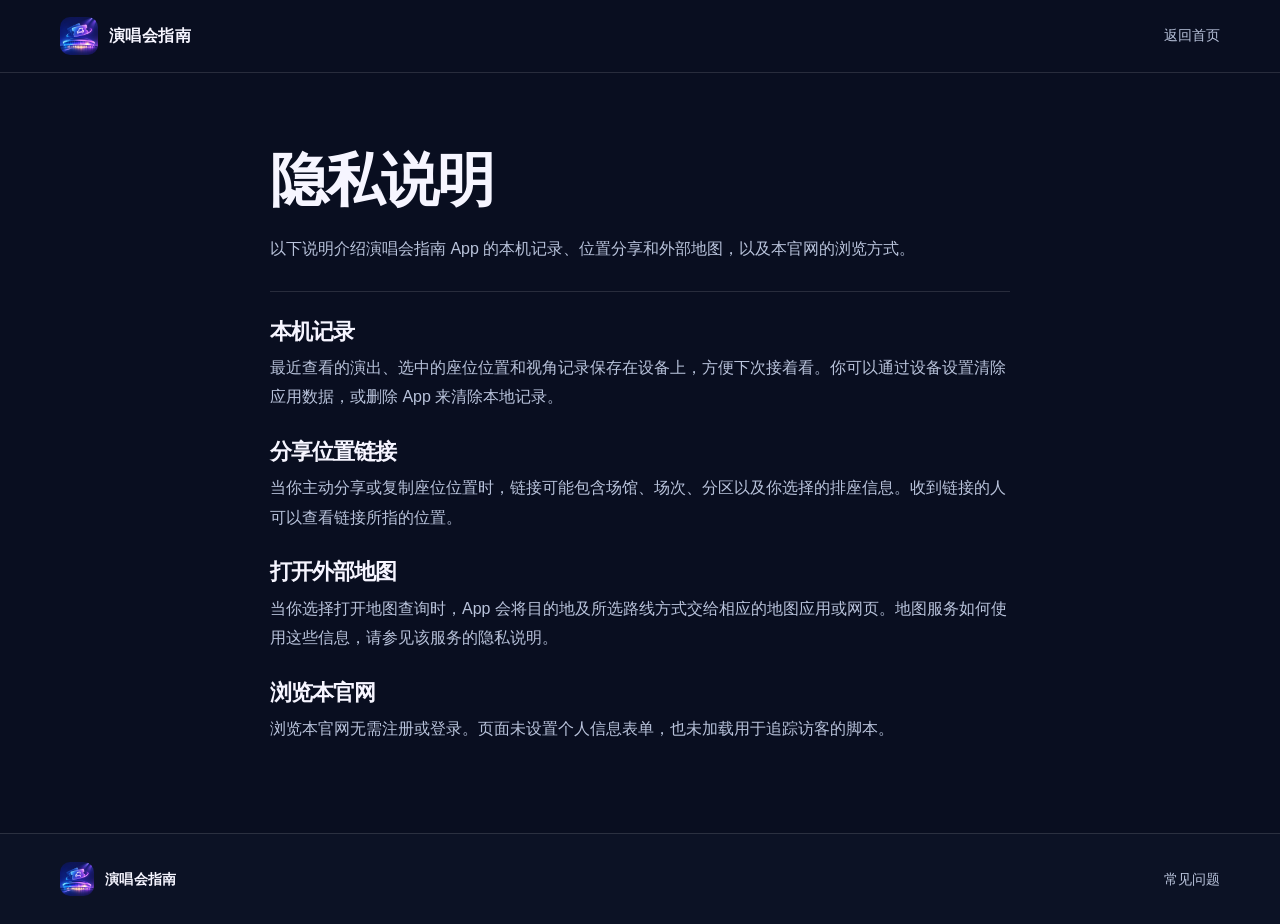
==== privacy.html @ 22f842f8 "1" ====
<!doctype html>
<html lang="zh-CN">
<head>
  <meta charset="utf-8">
  <meta name="viewport" content="width=device-width, initial-scale=1">
  <meta name="theme-color" content="#090e20">
  <meta name="description" content="了解演唱会指南的本机记录、位置分享和地图跳转。">
  <meta property="og:type" content="website">
  <meta property="og:title" content="隐私说明｜演唱会指南">
  <title>隐私说明｜演唱会指南</title>
  <link rel="icon" type="image/png" href="./assets/app-icon.png">
  <link rel="stylesheet" href="./styles.css">
</head>
<body>
  <a class="skip-link" href="#main">跳到正文</a>
  <header class="site-header">
    <div class="wrap header-inner">
      <a class="brand" href="./index.html">
        <img src="./assets/app-icon.png" width="38" height="38" alt="">
        <span>演唱会指南</span>
      </a>
      <nav aria-label="主导航"><a href="./index.html">返回首页</a></nav>
    </div>
  </header>
  <main id="main" class="wrap document">
    <h1>隐私说明</h1>
    <p class="document-intro">以下说明介绍演唱会指南 App 的本机记录、位置分享和外部地图，以及本官网的浏览方式。</p>

    <section aria-labelledby="local-title">
      <h2 id="local-title">本机记录</h2>
      <p>最近查看的演出、选中的座位位置和视角记录保存在设备上，方便下次接着看。你可以通过设备设置清除应用数据，或删除 App 来清除本地记录。</p>
    </section>

    <section aria-labelledby="share-title">
      <h2 id="share-title">分享位置链接</h2>
      <p>当你主动分享或复制座位位置时，链接可能包含场馆、场次、分区以及你选择的排座信息。收到链接的人可以查看链接所指的位置。</p>
    </section>

    <section aria-labelledby="maps-title">
      <h2 id="maps-title">打开外部地图</h2>
      <p>当你选择打开地图查询时，App 会将目的地及所选路线方式交给相应的地图应用或网页。地图服务如何使用这些信息，请参见该服务的隐私说明。</p>
    </section>

    <section aria-labelledby="website-title">
      <h2 id="website-title">浏览本官网</h2>
      <p>浏览本官网无需注册或登录。页面未设置个人信息表单，也未加载用于追踪访客的脚本。</p>
    </section>
  </main>
  <footer class="site-footer">
    <div class="wrap footer-inner">
      <a class="brand" href="./index.html">
        <img src="./assets/app-icon.png" width="34" height="34" alt="">
        <span>演唱会指南</span>
      </a>
      <a href="./index.html#faq">常见问题</a>
    </div>
  </footer>
</body>
</html>
---- styles.css ----
:root {
  color-scheme: dark;
  --ink: #090e20;
  --panel: #11192e;
  --white: #f6f5ff;
  --copy: #b9c3db;
  --line: #ffffff20;
  --lavender: #d6c1ff;
  --cyan: #9dddfd;
  --wrap: 1160px;
  font-family: "PingFang SC", "Noto Sans CJK SC", "Microsoft YaHei", sans-serif;
  background: var(--ink);
  color: var(--white);
}

*, *::before, *::after { box-sizing: border-box; }
[hidden] { display: none !important; }
html { scroll-behavior: smooth; }
body { margin: 0; line-height: 1.65; }
img { display: block; max-width: 100%; height: auto; }
a { color: inherit; text-decoration: none; }
button { color: inherit; font: inherit; }
figure, h1, h2, h3, p { margin: 0; }
h1, h2, h3 { line-height: 1.19; text-wrap: balance; }
section[id] { scroll-margin-top: 28px; }

:focus-visible {
  outline: 2px solid var(--cyan);
  outline-offset: 5px;
}

.wrap {
  width: min(var(--wrap), calc(100% - 80px));
  margin-inline: auto;
}

.skip-link {
  position: absolute;
  top: 12px;
  left: 12px;
  z-index: 5;
  transform: translateY(-150%);
  background: var(--lavender);
  color: var(--ink);
  padding: 10px 14px;
}

.skip-link:focus { transform: translateY(0); }

.site-header {
  position: relative;
  z-index: 2;
  background: #090e20;
  border-bottom: 1px solid var(--line);
}

.header-inner, .footer-inner {
  display: flex;
  align-items: center;
  justify-content: space-between;
  gap: 16px;
}

.header-inner { min-height: 72px; }

.brand {
  display: inline-flex;
  align-items: center;
  gap: 11px;
  white-space: nowrap;
  font-size: 16px;
  font-weight: 700;
  letter-spacing: .025em;
}

.brand img { border-radius: 10px; }
.header-inner nav { display: flex; align-items: center; gap: clamp(14px, 3vw, 40px); }
.header-inner nav a, .footer-inner > a:last-child { color: var(--copy); font-size: 14px; }
.header-inner nav a { display: inline-flex; align-items: center; min-height: 44px; }
.header-inner nav a:hover, .footer-inner > a:last-child:hover { color: var(--white); }

.hero {
  position: relative;
  isolation: isolate;
  overflow: hidden;
  background: #0d102b;
}

.hero::before, .hero::after {
  content: "";
  position: absolute;
  inset: 0;
  z-index: -1;
}

.hero::before {
  background: url("./assets/concert-hero.webp") center 54% / cover no-repeat;
  opacity: .76;
}

.hero::after {
  background:
    linear-gradient(0deg, var(--ink) 0%, #090e2010 48%, #090e2020 100%),
    linear-gradient(94deg, #090e20 4%, #0c1029e8 31%, #13123a45 72%, #090e2048);
}

.hero-inner {
  min-height: min(685px, 90svh);
  display: grid;
  grid-template-columns: 1.05fr .95fr;
  align-items: center;
  gap: 20px;
  padding-block: 54px 33px;
}

.hero-copy { padding-block: 10px 47px; }

.hero h1 {
  font-size: clamp(46px, 5.85vw, 84px);
  font-weight: 850;
  letter-spacing: -.065em;
  line-height: 1.13;
}

.hero h1 span {
  color: var(--lavender);
  background: linear-gradient(100deg, #e6f4ff, #d5c6ff 53%, #dca2fa 92%);
  -webkit-background-clip: text;
  background-clip: text;
  -webkit-text-fill-color: transparent;
}

.hero-copy p {
  max-width: 365px;
  margin-top: 25px;
  color: #d7dbee;
  font-size: clamp(16px, 1.55vw, 19px);
  line-height: 1.85;
}

.button {
  display: inline-flex;
  align-items: center;
  justify-content: center;
  gap: 24px;
  min-height: 50px;
  padding: 0 19px 0 21px;
  margin-top: 30px;
  border: 1px solid #e4e0ff;
  border-radius: 11px;
  background: linear-gradient(110deg, #dceaff, #cfc1ff 70%, #deb3ff);
  color: #19113d;
  font-weight: 730;
  box-shadow: 0 8px 32px #9386f53a;
  transition: box-shadow .2s ease, transform .2s ease;
}

.button:hover {
  transform: translateY(-2px);
  box-shadow: 0 11px 38px #a796fa6c;
}

.arrow { width: 15px; height: 1.6px; background: currentColor; position: relative; }

.arrow::after {
  content: "";
  position: absolute;
  right: 0;
  top: 50%;
  width: 7px;
  height: 7px;
  border-top: 1.6px solid;
  border-right: 1.6px solid;
  transform: translateY(-50%) rotate(45deg);
}

.hero-visual {
  position: relative;
  width: min(100%, 520px);
  margin-inline: auto;
  padding-bottom: 9px;
}

.hero-devices { position: relative; aspect-ratio: 1 / 1.035; }

.device {
  background: #10182d;
  border: 1px solid #aeb8ee72;
  border-radius: clamp(18px, 2.5vw, 32px);
  box-shadow: 0 20px 55px #010713a9;
}

.hero-seat, .hero-map { position: absolute; object-fit: contain; }

.hero-seat {
  width: 45%;
  top: 1%;
  left: 14%;
  border-color: #d0c8ff96;
  transform: rotate(-5deg);
  box-shadow: 0 25px 65px #010413bb, 0 0 35px #9f86fb38;
}

.hero-map {
  width: 38%;
  top: 13%;
  right: 11%;
  transform: rotate(9deg);
  filter: brightness(.84) saturate(.92);
}

.hero-visual figcaption, .traffic-visual figcaption {
  color: #bbc2dd;
  font-size: 12px;
}

.hero-visual figcaption { text-align: center; }

.indicator {
  display: inline-block;
  width: 6px;
  height: 6px;
  margin: 0 6px 2px 0;
  border-radius: 50%;
  background: #a6ddff;
  box-shadow: 0 0 10px #8db9ff;
}

.section { margin-block: 100px; }
.preview { margin-top: 76px; }

.section-heading {
  display: grid;
  grid-template-columns: 1fr .74fr;
  align-items: end;
  gap: 28px;
  margin-bottom: 30px;
}

h2 {
  font-size: clamp(30px, 4.1vw, 56px);
  font-weight: 770;
  letter-spacing: -.045em;
}

.section-heading p, .panel-copy p, .traffic-copy p {
  color: var(--copy);
  font-size: 16px;
  line-height: 1.85;
}

.section-heading p { max-width: 395px; margin-bottom: 3px; }

.preview-shell {
  border: 1px solid var(--line);
  border-radius: 21px;
  background: var(--panel);
  overflow: hidden;
}

.tabs {
  display: grid;
  grid-template-columns: repeat(3, 1fr);
  padding-inline: 24px;
  gap: 20px;
  background: #101a30;
  border-bottom: 1px solid var(--line);
}

.tabs button {
  position: relative;
  min-height: 55px;
  padding: 10px 6px;
  border: 0;
  background: transparent;
  color: var(--copy);
  font-size: 14px;
  font-weight: 650;
  cursor: pointer;
}

.tabs button:hover { color: var(--white); }
.tabs button:focus-visible { outline-offset: -4px; }
.tabs button[aria-selected="true"] { color: #ede6ff; }

.tabs button[aria-selected="true"]::after {
  content: "";
  position: absolute;
  inset: auto 0 0;
  height: 2px;
  background: linear-gradient(90deg, #8bcaff, #cca5fd);
}

.preview-panel {
  display: grid;
  grid-template-columns: 1.08fr .92fr;
  align-items: center;
  gap: 20px;
  min-height: 450px;
}

.preview-panel + .preview-panel:not([hidden]) { border-top: 1px solid var(--line); }

.preview-image {
  position: relative;
  display: grid;
  place-items: center;
  min-height: 450px;
  overflow: hidden;
  padding: 25px 18px;
  background:
    linear-gradient(90deg, #09223500 82%, var(--panel)),
    radial-gradient(ellipse, #23455e 0%, #152a42 36%, #101a2e 70%);
}

.panel-view .preview-image {
  background:
    linear-gradient(90deg, #15192e00 82%, var(--panel)),
    radial-gradient(ellipse, #39255e 0%, #201c42 37%, #101a2e 70%);
}

.panel-finder .preview-image {
  background:
    linear-gradient(90deg, #09162b00 82%, var(--panel)),
    radial-gradient(ellipse, #243671 0%, #152343 37%, #101a2e 70%);
}

.preview-image::before {
  content: "";
  position: absolute;
  inset: 12px;
  pointer-events: none;
  background: repeating-radial-gradient(ellipse, #c6e0ff1b 0 1px, transparent 1px 30px);
  mask-image: radial-gradient(ellipse, #000 20%, transparent 70%);
}

.preview-image img { position: relative; width: 180px; }

.panel-copy { max-width: 430px; padding: 26px 38px 26px 13px; }
.panel-copy h3 { font-size: clamp(25px, 3vw, 42px); letter-spacing: -.035em; }
.panel-copy p { margin-top: 15px; }
.panel-copy .annotation, .traffic-copy .annotation { color: #a1adc7; font-size: 13px; }

.traffic-feature {
  display: grid;
  grid-template-columns: .84fr 1.16fr;
  align-items: center;
  gap: 32px;
}

.traffic-copy p { max-width: 374px; margin-top: 18px; }
.traffic-copy .annotation { margin-top: 14px; }
.traffic-visual { position: relative; min-width: 0; min-height: 422px; }

.stadium-image {
  position: absolute;
  inset: 52px 6% auto 0;
  width: 94%;
  height: 278px;
  object-fit: cover;
  border: 1px solid var(--line);
  border-radius: 18px;
}

.traffic-screen { position: absolute; top: 8px; right: 1.5%; width: clamp(135px, 29%, 180px); }
.traffic-visual figcaption { position: absolute; top: 345px; left: 0; padding-right: 36%; }

.faq {
  display: grid;
  grid-template-columns: .52fr 1fr;
  align-items: start;
  gap: 29px;
  margin-top: 88px;
}

.faq h2 { margin-top: 12px; }
.faq-list { border-top: 1px solid var(--line); }
.faq details { border-bottom: 1px solid var(--line); }

.faq summary {
  position: relative;
  list-style: none;
  padding: 17px 33px 17px 1px;
  font-weight: 650;
  cursor: pointer;
}

.faq summary::-webkit-details-marker { display: none; }
.faq summary::after, .faq summary::before {
  content: "";
  position: absolute;
  top: 50%;
  right: 4px;
  width: 14px;
  height: 1px;
  background: var(--lavender);
}

.faq summary::before { transform: rotate(90deg); }
.faq details[open] summary::before { display: none; }
.faq details p { padding: 0 30px 18px 1px; color: var(--copy); line-height: 1.85; }

.site-footer { border-top: 1px solid var(--line); background: #0c1225; }
.footer-inner { min-height: 90px; }
.footer-inner .brand { font-size: 14px; }

.document { max-width: 740px; padding-block: 72px 90px; }
.document h1 { font-size: clamp(36px, 5vw, 58px); letter-spacing: -.04em; }
.document .document-intro { margin-top: 20px; padding-bottom: 27px; border-bottom: 1px solid var(--line); }
.document section { margin-top: 27px; }
.document h2 { font-size: 22px; margin-bottom: 8px; }
.document p { color: var(--copy); line-height: 1.85; }

@media (max-width: 960px) {
  .wrap { width: calc(100% - 52px); }
  .hero-inner { min-height: 0; }
  .hero-copy { padding-bottom: 20px; }
  .section { margin-block: 72px; }
  .traffic-feature { gap: 20px; }
}

@media (max-width: 690px) {
  .wrap { width: calc(100% - 36px); }
  .header-inner { min-height: 62px; }
  .brand { font-size: 14px; gap: 7px; }
  .header-inner .brand img { width: 31px; border-radius: 8px; }
  .header-inner nav { gap: clamp(9px, 2.8vw, 17px); }
  .header-inner nav a { font-size: 12px; white-space: nowrap; }
  .hero-inner { display: block; padding-block: 47px 17px; }
  .hero-copy { padding: 0; }
  .hero h1 { font-size: clamp(43px, 10.85vw, 68px); }
  .hero-copy p { margin-top: 15px; font-size: 16px; line-height: 1.75; }
  .button { margin-top: 20px; min-height: 46px; }
  .hero::before { background-position: 68% bottom; opacity: .74; }
  .hero::after {
    background: linear-gradient(180deg, #090e20e8 0%, #101435a6 43%, #090e200e 70%, var(--ink));
  }
  .hero-visual { margin-top: 31px; width: min(100%, 415px); }
  .hero-devices { aspect-ratio: 1 / 1.04; }
  .section { margin-block: 57px; }
  .section-heading, .traffic-feature, .faq { display: block; }
  .section-heading { margin-bottom: 19px; }
  .section-heading p { margin-top: 11px; }
  .tabs { padding-inline: 8px; gap: 0; }
  .tabs button { min-height: 49px; font-size: 12px; }
  .preview-panel { display: flex; flex-direction: column-reverse; align-items: stretch; gap: 0; }
  .panel-copy { padding: 21px 17px 13px; }
  .panel-copy p { margin-top: 9px; }
  .preview-image {
    min-height: 0;
    background: radial-gradient(ellipse, #203a51, #11192e 72%);
    padding-block: 10px 22px;
  }
  .panel-view .preview-image { background: radial-gradient(ellipse, #35275e, #11192e 72%); }
  .panel-finder .preview-image { background: radial-gradient(ellipse, #283467, #11192e 72%); }
  .preview-image img { width: 162px; }
  .traffic-copy p { margin-top: 11px; }
  .traffic-copy .annotation { margin-top: 7px; }
  .traffic-visual { margin-top: 18px; min-height: 0; padding-block: 43px 13px; }
  .stadium-image { position: static; width: 93%; height: auto; min-height: 170px; aspect-ratio: 1.8; }
  .traffic-screen { width: min(34%, 155px); right: 1%; top: 0; }
  .traffic-visual figcaption { position: static; margin-top: 12px; }
  .faq h2 { margin: 0 0 16px; }
  .footer-inner { min-height: 75px; }
  .document { padding-block: 49px 67px; }
}

@media (max-width: 350px) {
  .wrap { width: calc(100% - 28px); }
  .header-inner { gap: 7px; }
  .header-inner nav { gap: 9px; }
  .header-inner nav a { font-size: 11px; }
}

@media (prefers-reduced-motion: reduce) {
  html { scroll-behavior: auto; }
  .button { transition: none; }
  .button:hover { transform: none; }
}
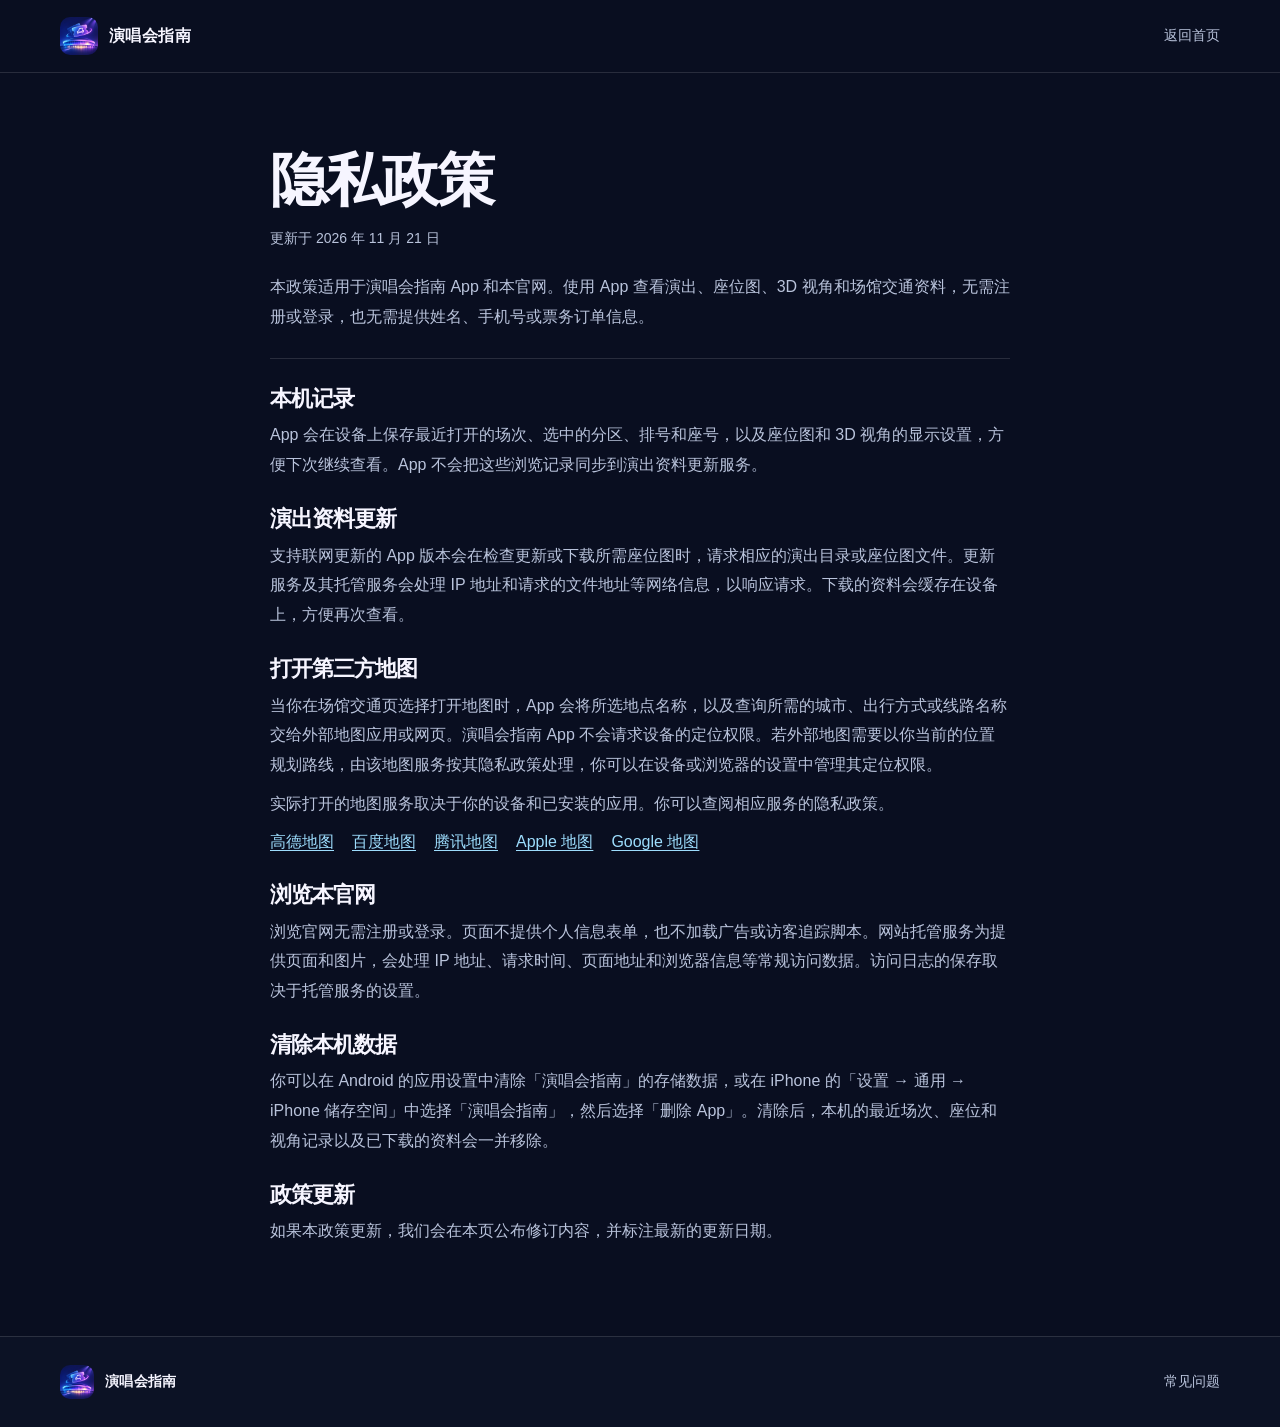
==== commit d04b5ef7: "upd：隐私政策" ====
--- a/privacy.html
+++ b/privacy.html
@@ -4,10 +4,10 @@
   <meta charset="utf-8">
   <meta name="viewport" content="width=device-width, initial-scale=1">
   <meta name="theme-color" content="#090e20">
-  <meta name="description" content="了解演唱会指南的本机记录、位置分享和地图跳转。">
+  <meta name="description" content="了解演唱会指南 App 如何保存本机记录、更新演出资料和打开第三方地图，以及官网如何处理访问请求。">
   <meta property="og:type" content="website">
-  <meta property="og:title" content="隐私说明｜演唱会指南">
-  <title>隐私说明｜演唱会指南</title>
+  <meta property="og:title" content="隐私政策｜演唱会指南">
+  <title>隐私政策｜演唱会指南</title>
   <link rel="icon" type="image/png" href="./assets/app-icon.png">
   <link rel="stylesheet" href="./styles.css">
 </head>
@@ -23,27 +23,46 @@
     </div>
   </header>
   <main id="main" class="wrap document">
-    <h1>隐私说明</h1>
-    <p class="document-intro">以下说明介绍演唱会指南 App 的本机记录、位置分享和外部地图，以及本官网的浏览方式。</p>
+    <h1>隐私政策</h1>
+    <p class="document-date">更新于 <time datetime="2026-11-21">2026 年 11 月 21 日</time></p>
+    <p class="document-intro">本政策适用于演唱会指南 App 和本官网。使用 App 查看演出、座位图、3D 视角和场馆交通资料，无需注册或登录，也无需提供姓名、手机号或票务订单信息。</p>
 
     <section aria-labelledby="local-title">
       <h2 id="local-title">本机记录</h2>
-      <p>最近查看的演出、选中的座位位置和视角记录保存在设备上，方便下次接着看。你可以通过设备设置清除应用数据，或删除 App 来清除本地记录。</p>
+      <p>App 会在设备上保存最近打开的场次、选中的分区、排号和座号，以及座位图和 3D 视角的显示设置，方便下次继续查看。App 不会把这些浏览记录同步到演出资料更新服务。</p>
     </section>
 
-    <section aria-labelledby="share-title">
-      <h2 id="share-title">分享位置链接</h2>
-      <p>当你主动分享或复制座位位置时，链接可能包含场馆、场次、分区以及你选择的排座信息。收到链接的人可以查看链接所指的位置。</p>
+    <section aria-labelledby="updates-title">
+      <h2 id="updates-title">演出资料更新</h2>
+      <p>支持联网更新的 App 版本会在检查更新或下载所需座位图时，请求相应的演出目录或座位图文件。更新服务及其托管服务会处理 IP 地址和请求的文件地址等网络信息，以响应请求。下载的资料会缓存在设备上，方便再次查看。</p>
     </section>
 
     <section aria-labelledby="maps-title">
-      <h2 id="maps-title">打开外部地图</h2>
-      <p>当你选择打开地图查询时，App 会将目的地及所选路线方式交给相应的地图应用或网页。地图服务如何使用这些信息，请参见该服务的隐私说明。</p>
+      <h2 id="maps-title">打开第三方地图</h2>
+      <p>当你在场馆交通页选择打开地图时，App 会将所选地点名称，以及查询所需的城市、出行方式或线路名称交给外部地图应用或网页。演唱会指南 App 不会请求设备的定位权限。若外部地图需要以你当前的位置规划路线，由该地图服务按其隐私政策处理，你可以在设备或浏览器的设置中管理其定位权限。</p>
+      <p>实际打开的地图服务取决于你的设备和已安装的应用。你可以查阅相应服务的隐私政策。</p>
+      <ul class="document-links">
+        <li><a href="https://cache.amap.com/h5/h5/publish/238/index.html">高德地图</a></li>
+        <li><a href="https://map.baidu.com/zt/client/privacy/index.html">百度地图</a></li>
+        <li><a href="https://map.wap.qq.com/app/protocol/privacy.html">腾讯地图</a></li>
+        <li><a href="https://www.apple.com/legal/privacy/data/zh-cn/apple-maps/">Apple 地图</a></li>
+        <li><a href="https://policies.google.com/privacy?hl=zh-CN">Google 地图</a></li>
+      </ul>
     </section>
 
     <section aria-labelledby="website-title">
       <h2 id="website-title">浏览本官网</h2>
-      <p>浏览本官网无需注册或登录。页面未设置个人信息表单，也未加载用于追踪访客的脚本。</p>
+      <p>浏览官网无需注册或登录。页面不提供个人信息表单，也不加载广告或访客追踪脚本。网站托管服务为提供页面和图片，会处理 IP 地址、请求时间、页面地址和浏览器信息等常规访问数据。访问日志的保存取决于托管服务的设置。</p>
+    </section>
+
+    <section aria-labelledby="controls-title">
+      <h2 id="controls-title">清除本机数据</h2>
+      <p>你可以在 Android 的应用设置中清除「演唱会指南」的存储数据，或在 iPhone 的「设置 → 通用 → iPhone 储存空间」中选择「演唱会指南」，然后选择「删除 App」。清除后，本机的最近场次、座位和视角记录以及已下载的资料会一并移除。</p>
+    </section>
+
+    <section aria-labelledby="policy-title">
+      <h2 id="policy-title">政策更新</h2>
+      <p>如果本政策更新，我们会在本页公布修订内容，并标注最新的更新日期。</p>
     </section>
   </main>
   <footer class="site-footer">
--- a/styles.css
+++ b/styles.css
@@ -16,7 +16,14 @@
 *, *::before, *::after { box-sizing: border-box; }
 [hidden] { display: none !important; }
 html { scroll-behavior: smooth; }
-body { margin: 0; line-height: 1.65; }
+body {
+  display: flex;
+  flex-direction: column;
+  min-height: 100vh;
+  min-height: 100dvh;
+  margin: 0;
+  line-height: 1.65;
+}
 img { display: block; max-width: 100%; height: auto; }
 a { color: inherit; text-decoration: none; }
 button { color: inherit; font: inherit; }
@@ -400,16 +407,27 @@
 .faq details[open] summary::before { display: none; }
 .faq details p { padding: 0 30px 18px 1px; color: var(--copy); line-height: 1.85; }
 
-.site-footer { border-top: 1px solid var(--line); background: #0c1225; }
-.footer-inner { min-height: 90px; }
+.site-footer { margin-block-start: auto; border-top: 1px solid var(--line); background: #0c1225; }
+.footer-inner { min-height: 90px; flex-wrap: wrap; row-gap: 8px; padding-block: 16px; }
 .footer-inner .brand { font-size: 14px; }
 
 .document { max-width: 740px; padding-block: 72px 90px; }
 .document h1 { font-size: clamp(36px, 5vw, 58px); letter-spacing: -.04em; }
+.document .document-date { margin-top: 12px; font-size: 14px; }
 .document .document-intro { margin-top: 20px; padding-bottom: 27px; border-bottom: 1px solid var(--line); }
 .document section { margin-top: 27px; }
 .document h2 { font-size: 22px; margin-bottom: 8px; }
 .document p { color: var(--copy); line-height: 1.85; }
+.document p + p { margin-top: 10px; }
+.document-links {
+  display: flex;
+  flex-wrap: wrap;
+  gap: 8px 18px;
+  margin: 10px 0 0;
+  padding: 0;
+  list-style: none;
+}
+.document-links a { color: var(--cyan); text-decoration: underline; text-underline-offset: .2em; }
 
 @media (max-width: 960px) {
   .wrap { width: calc(100% - 52px); }
